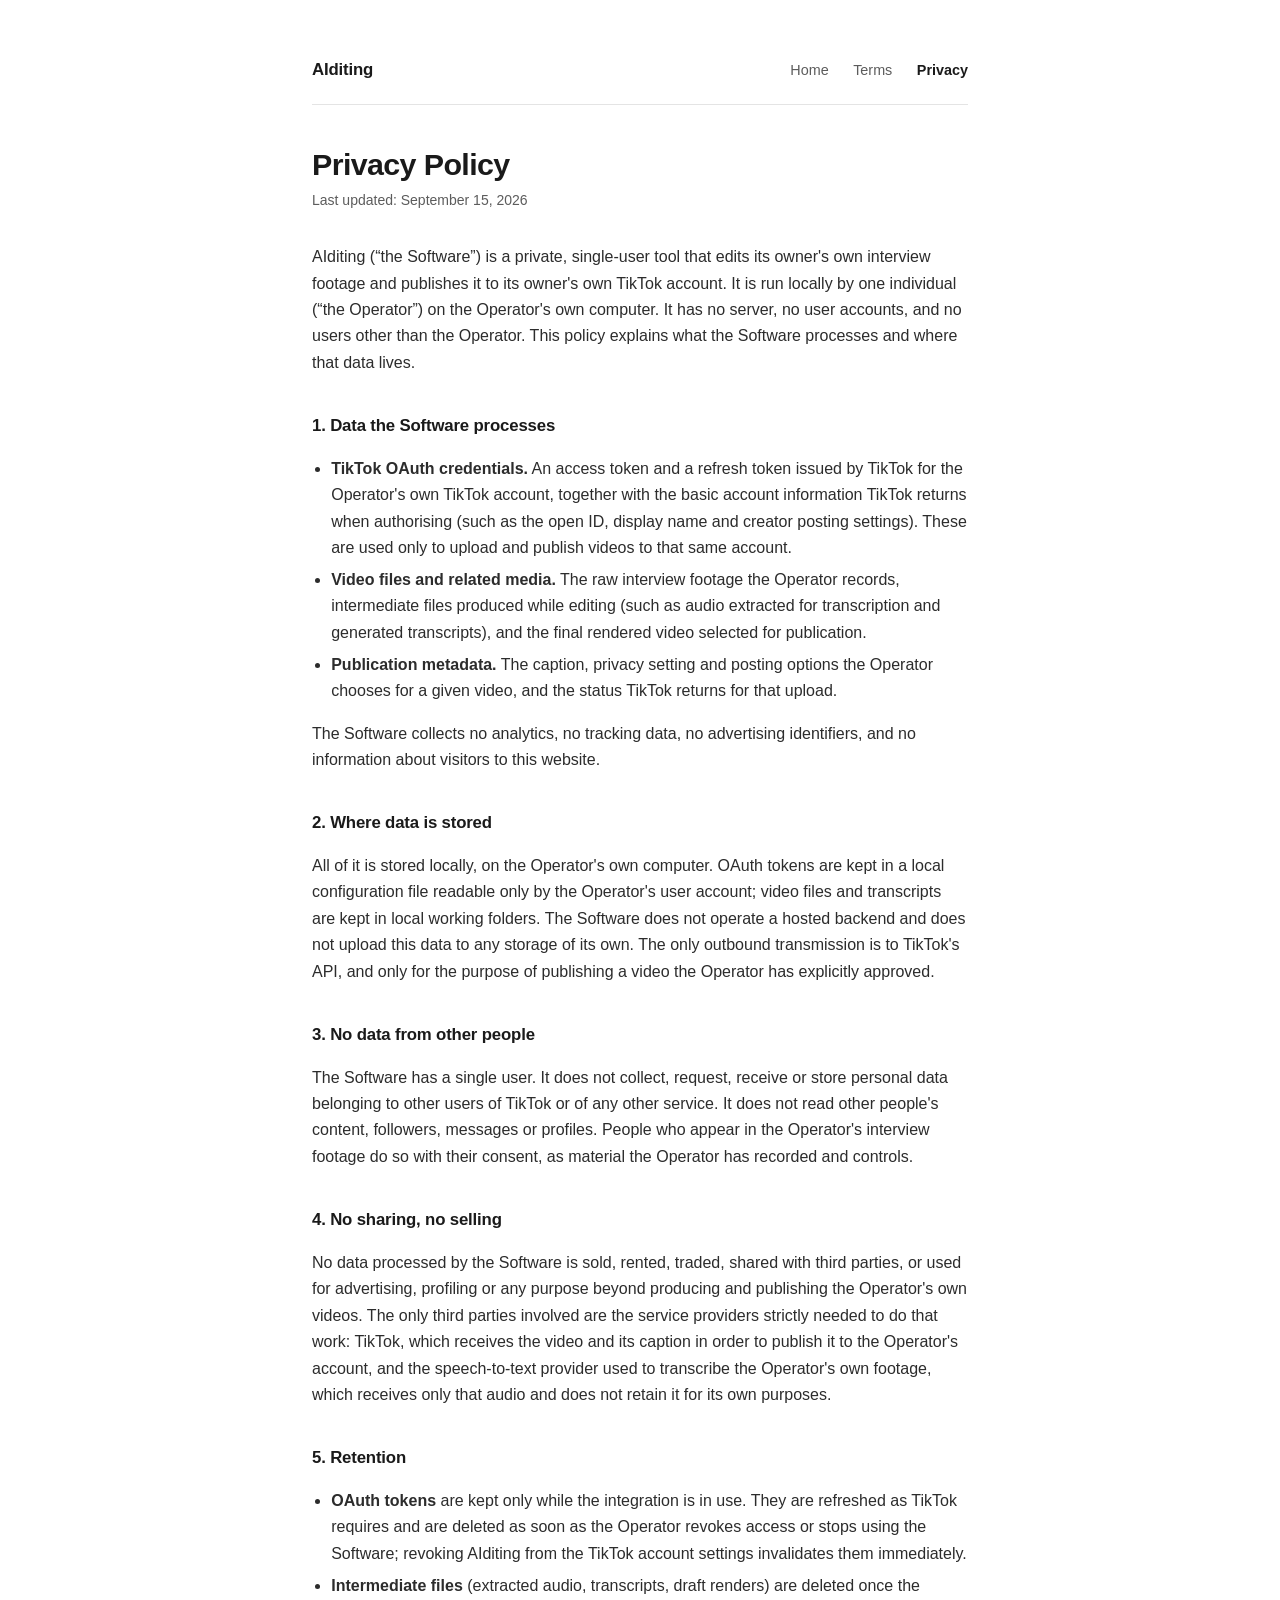
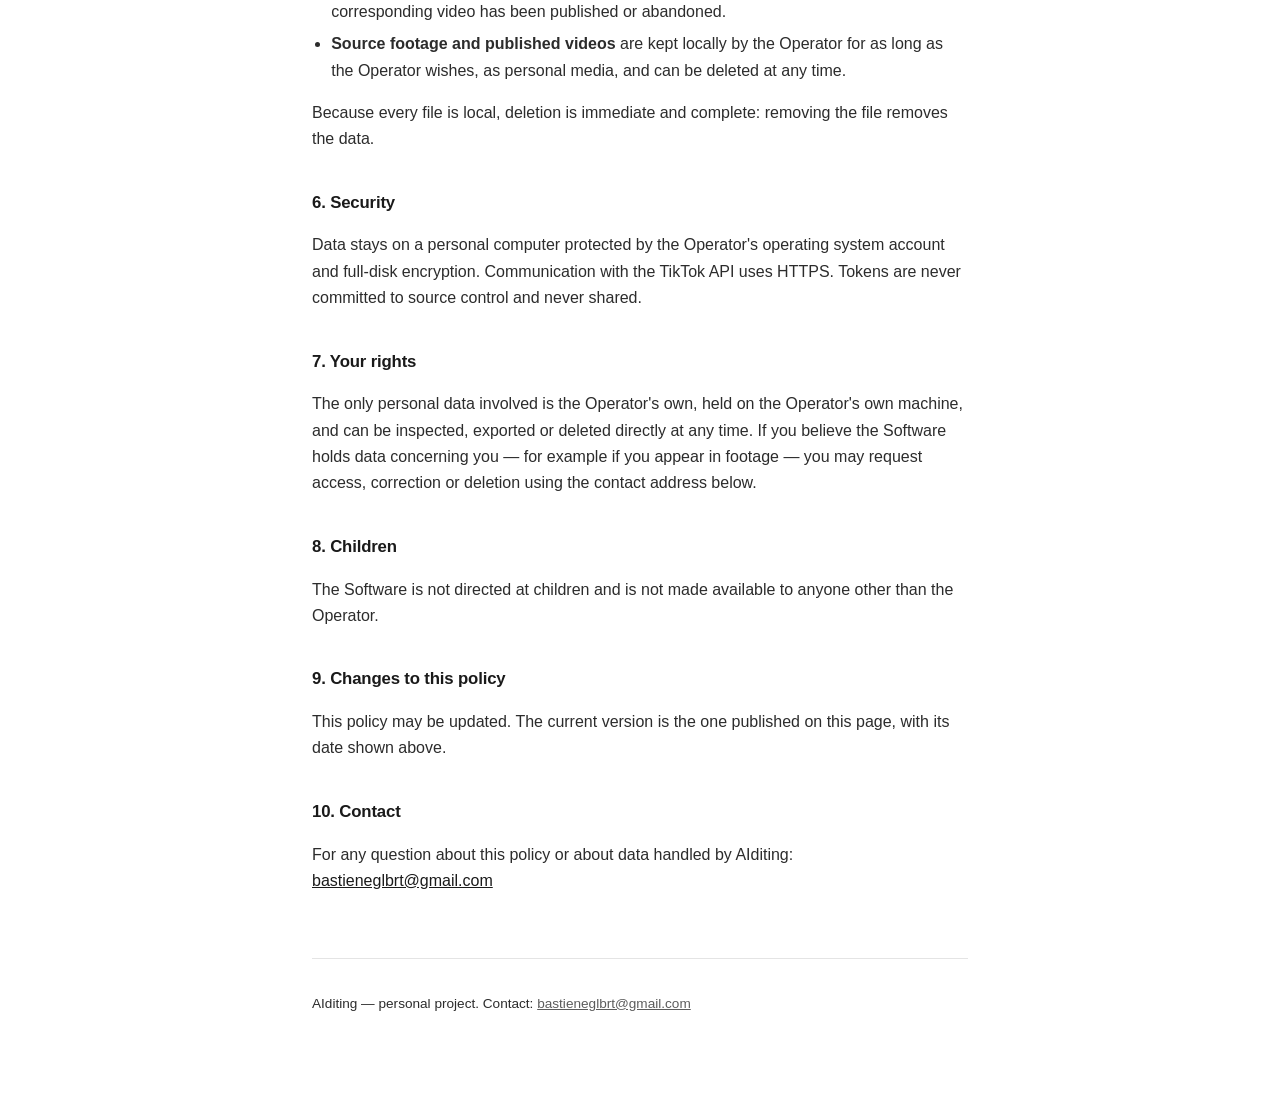
==== privacy.html @ 1c826386 "Add the AIditing static site: home, terms, privacy Three sober static pages backing the TikTok API i" ====
<!doctype html>
<html lang="en">
<head>
<meta charset="utf-8">
<meta name="viewport" content="width=device-width, initial-scale=1">
<title>Privacy Policy &mdash; AIditing</title>
<meta name="description" content="Privacy Policy for AIditing: what data is processed, where it is stored, how long it is kept, and who to contact.">
<link rel="stylesheet" href="style.css">
</head>
<body>
<div class="wrap">

<header class="site">
  <a class="brand" href="index.html">AIditing</a>
  <nav>
    <a href="index.html">Home</a>
    <a href="terms.html">Terms</a>
    <a href="privacy.html" aria-current="page">Privacy</a>
  </nav>
</header>

<main>
  <h1>Privacy Policy</h1>
  <p class="updated">Last updated: September 15, 2026</p>

  <p>AIditing (&ldquo;the Software&rdquo;) is a private, single-user tool that edits its owner's own interview footage and publishes it to its owner's own TikTok account. It is run locally by one individual (&ldquo;the Operator&rdquo;) on the Operator's own computer. It has no server, no user accounts, and no users other than the Operator. This policy explains what the Software processes and where that data lives.</p>

  <h2>1. Data the Software processes</h2>
  <ul>
    <li><strong>TikTok OAuth credentials.</strong> An access token and a refresh token issued by TikTok for the Operator's own TikTok account, together with the basic account information TikTok returns when authorising (such as the open ID, display name and creator posting settings). These are used only to upload and publish videos to that same account.</li>
    <li><strong>Video files and related media.</strong> The raw interview footage the Operator records, intermediate files produced while editing (such as audio extracted for transcription and generated transcripts), and the final rendered video selected for publication.</li>
    <li><strong>Publication metadata.</strong> The caption, privacy setting and posting options the Operator chooses for a given video, and the status TikTok returns for that upload.</li>
  </ul>
  <p>The Software collects no analytics, no tracking data, no advertising identifiers, and no information about visitors to this website.</p>

  <h2>2. Where data is stored</h2>
  <p>All of it is stored locally, on the Operator's own computer. OAuth tokens are kept in a local configuration file readable only by the Operator's user account; video files and transcripts are kept in local working folders. The Software does not operate a hosted backend and does not upload this data to any storage of its own. The only outbound transmission is to TikTok's API, and only for the purpose of publishing a video the Operator has explicitly approved.</p>

  <h2>3. No data from other people</h2>
  <p>The Software has a single user. It does not collect, request, receive or store personal data belonging to other users of TikTok or of any other service. It does not read other people's content, followers, messages or profiles. People who appear in the Operator's interview footage do so with their consent, as material the Operator has recorded and controls.</p>

  <h2>4. No sharing, no selling</h2>
  <p>No data processed by the Software is sold, rented, traded, shared with third parties, or used for advertising, profiling or any purpose beyond producing and publishing the Operator's own videos. The only third parties involved are the service providers strictly needed to do that work: TikTok, which receives the video and its caption in order to publish it to the Operator's account, and the speech-to-text provider used to transcribe the Operator's own footage, which receives only that audio and does not retain it for its own purposes.</p>

  <h2>5. Retention</h2>
  <ul>
    <li><strong>OAuth tokens</strong> are kept only while the integration is in use. They are refreshed as TikTok requires and are deleted as soon as the Operator revokes access or stops using the Software; revoking AIditing from the TikTok account settings invalidates them immediately.</li>
    <li><strong>Intermediate files</strong> (extracted audio, transcripts, draft renders) are deleted once the corresponding video has been published or abandoned.</li>
    <li><strong>Source footage and published videos</strong> are kept locally by the Operator for as long as the Operator wishes, as personal media, and can be deleted at any time.</li>
  </ul>
  <p>Because every file is local, deletion is immediate and complete: removing the file removes the data.</p>

  <h2>6. Security</h2>
  <p>Data stays on a personal computer protected by the Operator's operating system account and full-disk encryption. Communication with the TikTok API uses HTTPS. Tokens are never committed to source control and never shared.</p>

  <h2>7. Your rights</h2>
  <p>The only personal data involved is the Operator's own, held on the Operator's own machine, and can be inspected, exported or deleted directly at any time. If you believe the Software holds data concerning you &mdash; for example if you appear in footage &mdash; you may request access, correction or deletion using the contact address below.</p>

  <h2>8. Children</h2>
  <p>The Software is not directed at children and is not made available to anyone other than the Operator.</p>

  <h2>9. Changes to this policy</h2>
  <p>This policy may be updated. The current version is the one published on this page, with its date shown above.</p>

  <h2>10. Contact</h2>
  <p>For any question about this policy or about data handled by AIditing: <a href="mailto:bastieneglbrt@gmail.com">bastieneglbrt@gmail.com</a></p>
</main>

<footer class="site">
  <p>AIditing &mdash; personal project. Contact: <a href="mailto:bastieneglbrt@gmail.com">bastieneglbrt@gmail.com</a></p>
</footer>

</div>
</body>
</html>
---- style.css ----
:root {
  --ink: #1a1a1a;
  --muted: #5c5c5c;
  --rule: #e4e4e4;
  --bg: #ffffff;
  --accent: #1a1a1a;
}

* { box-sizing: border-box; }

html { -webkit-text-size-adjust: 100%; }

body {
  margin: 0;
  background: var(--bg);
  color: var(--ink);
  font: 16px/1.65 -apple-system, BlinkMacSystemFont, "Segoe UI", Helvetica, Arial, sans-serif;
}

.wrap {
  max-width: 44rem;
  margin: 0 auto;
  padding: 3.5rem 1.5rem 5rem;
}

header.site {
  display: flex;
  align-items: baseline;
  justify-content: space-between;
  gap: 1.5rem;
  flex-wrap: wrap;
  padding-bottom: 1.25rem;
  margin-bottom: 2.5rem;
  border-bottom: 1px solid var(--rule);
}

header.site .brand {
  font-size: 1.05rem;
  font-weight: 600;
  letter-spacing: -0.01em;
  text-decoration: none;
  color: var(--ink);
}

nav a {
  color: var(--muted);
  text-decoration: none;
  margin-left: 1.25rem;
  font-size: 0.9rem;
}

nav a:hover,
nav a[aria-current="page"] { color: var(--ink); }

nav a[aria-current="page"] { font-weight: 600; }

h1 {
  font-size: 1.9rem;
  line-height: 1.25;
  letter-spacing: -0.02em;
  margin: 0 0 0.4rem;
}

h2 {
  font-size: 1.05rem;
  letter-spacing: -0.01em;
  margin: 2.25rem 0 0.6rem;
}

p, li { color: #2c2c2c; }

ul { padding-left: 1.2rem; }

li { margin-bottom: 0.35rem; }

.lede { font-size: 1.1rem; }

.updated {
  color: var(--muted);
  font-size: 0.875rem;
  margin: 0 0 2rem;
}

a { color: var(--accent); }

footer.site {
  margin-top: 4rem;
  padding-top: 1.25rem;
  border-top: 1px solid var(--rule);
  color: var(--muted);
  font-size: 0.85rem;
}

footer.site a { color: var(--muted); }

@media (prefers-color-scheme: dark) {
  :root {
    --ink: #ededed;
    --muted: #9a9a9a;
    --rule: #2e2e2e;
    --bg: #111111;
    --accent: #ededed;
  }
  p, li { color: #d4d4d4; }
}
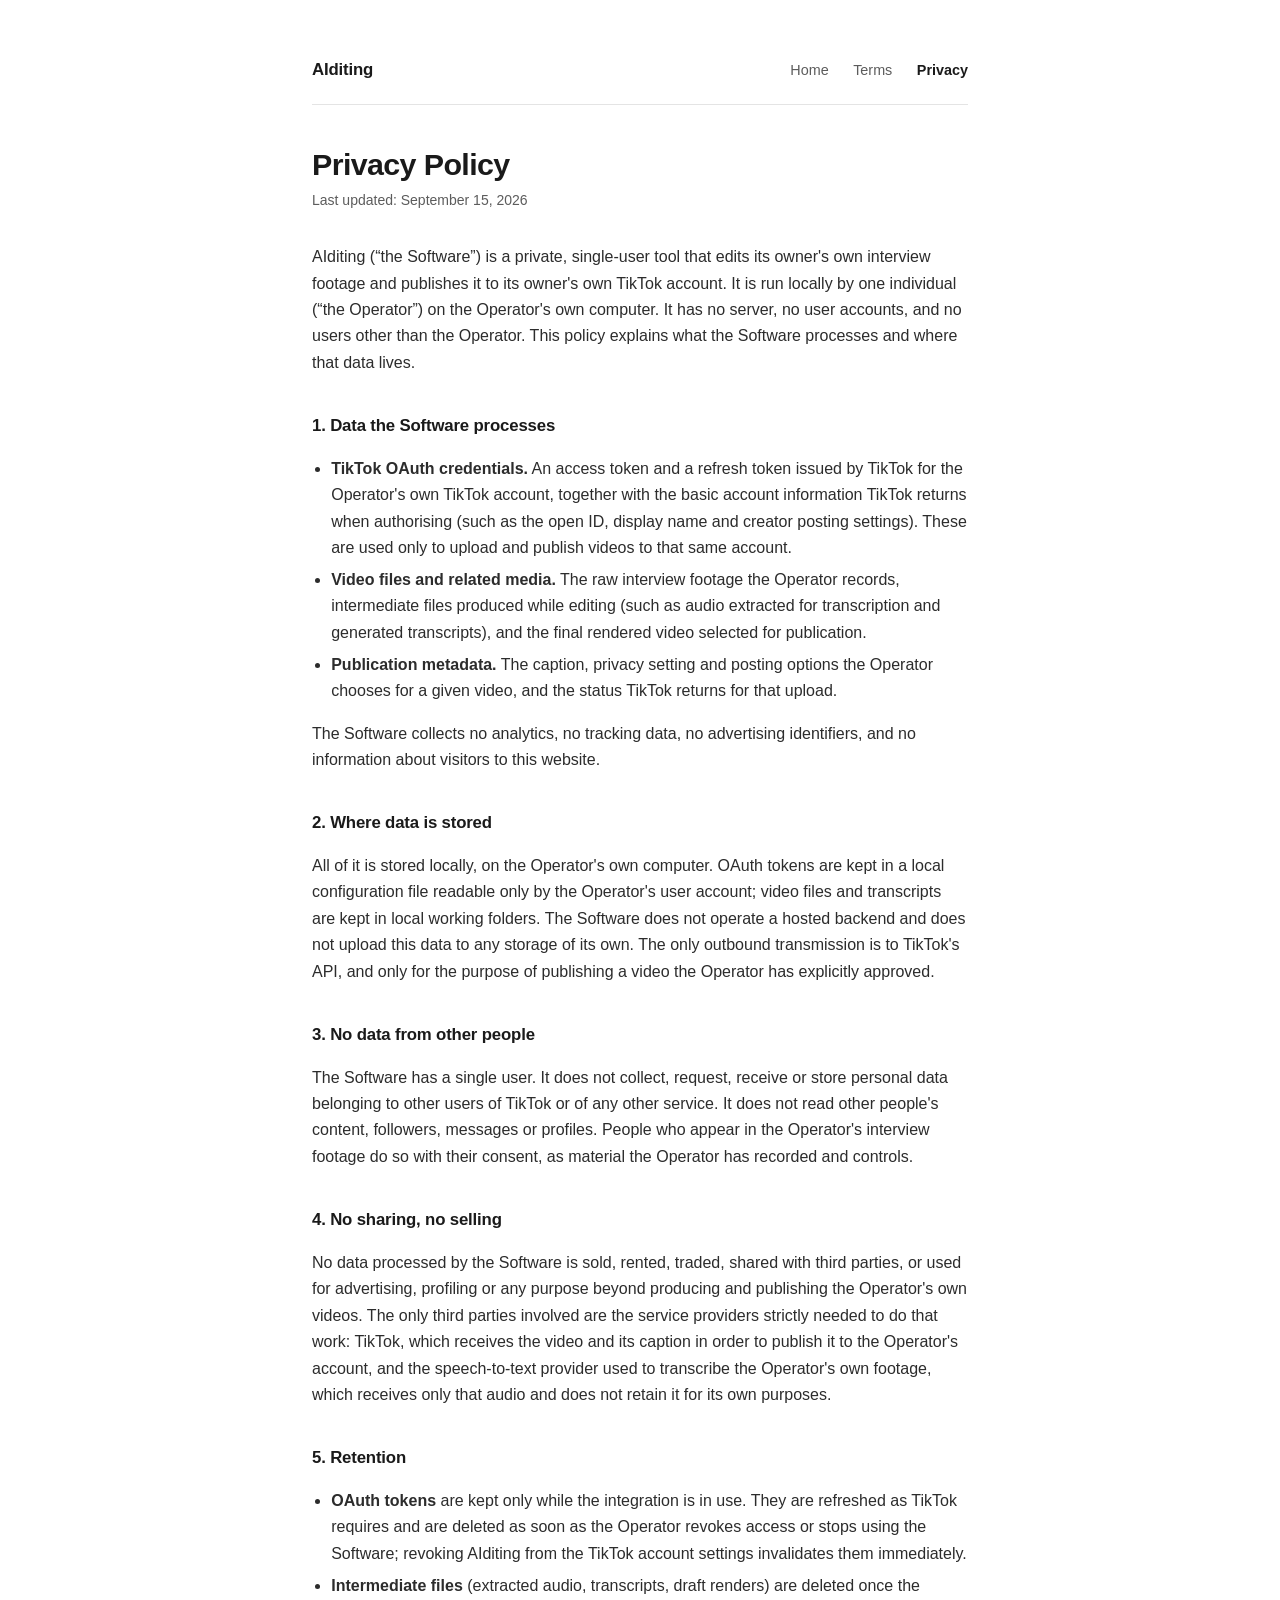
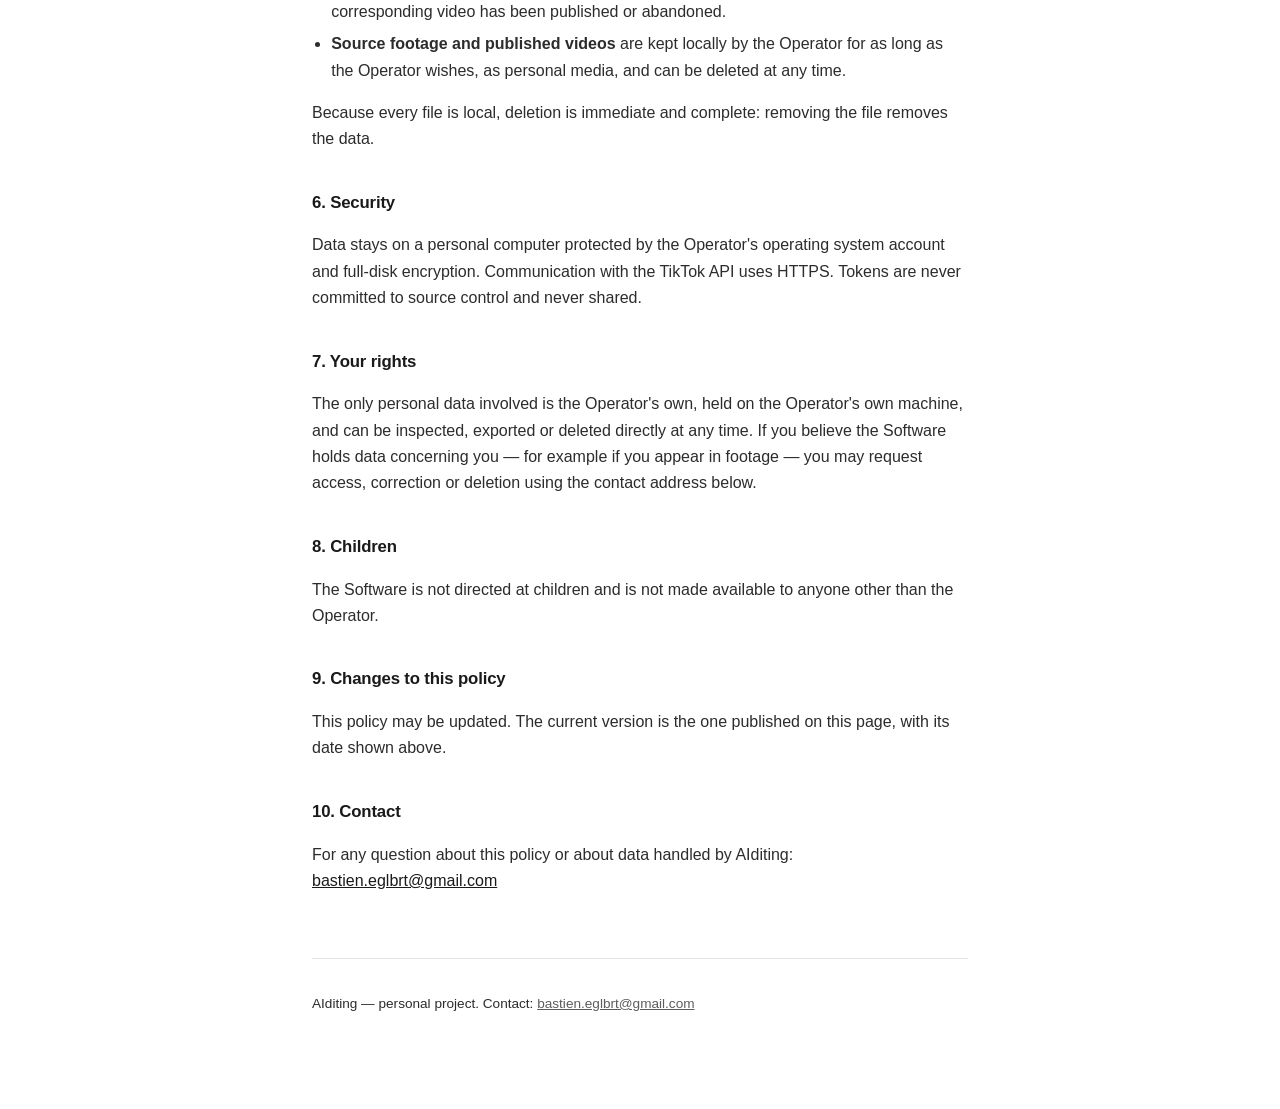
==== commit 00a16c03: "Use the contact address with the dot Co-Authored-By: Claude Opus 5 (1M context) <noreply@anthropic.c" ====
--- a/privacy.html
+++ b/privacy.html
@@ -63,11 +63,11 @@
   <p>This policy may be updated. The current version is the one published on this page, with its date shown above.</p>
 
   <h2>10. Contact</h2>
-  <p>For any question about this policy or about data handled by AIditing: <a href="mailto:bastieneglbrt@gmail.com">bastieneglbrt@gmail.com</a></p>
+  <p>For any question about this policy or about data handled by AIditing: <a href="mailto:bastien.eglbrt@gmail.com">bastien.eglbrt@gmail.com</a></p>
 </main>
 
 <footer class="site">
-  <p>AIditing &mdash; personal project. Contact: <a href="mailto:bastieneglbrt@gmail.com">bastieneglbrt@gmail.com</a></p>
+  <p>AIditing &mdash; personal project. Contact: <a href="mailto:bastien.eglbrt@gmail.com">bastien.eglbrt@gmail.com</a></p>
 </footer>
 
 </div>
